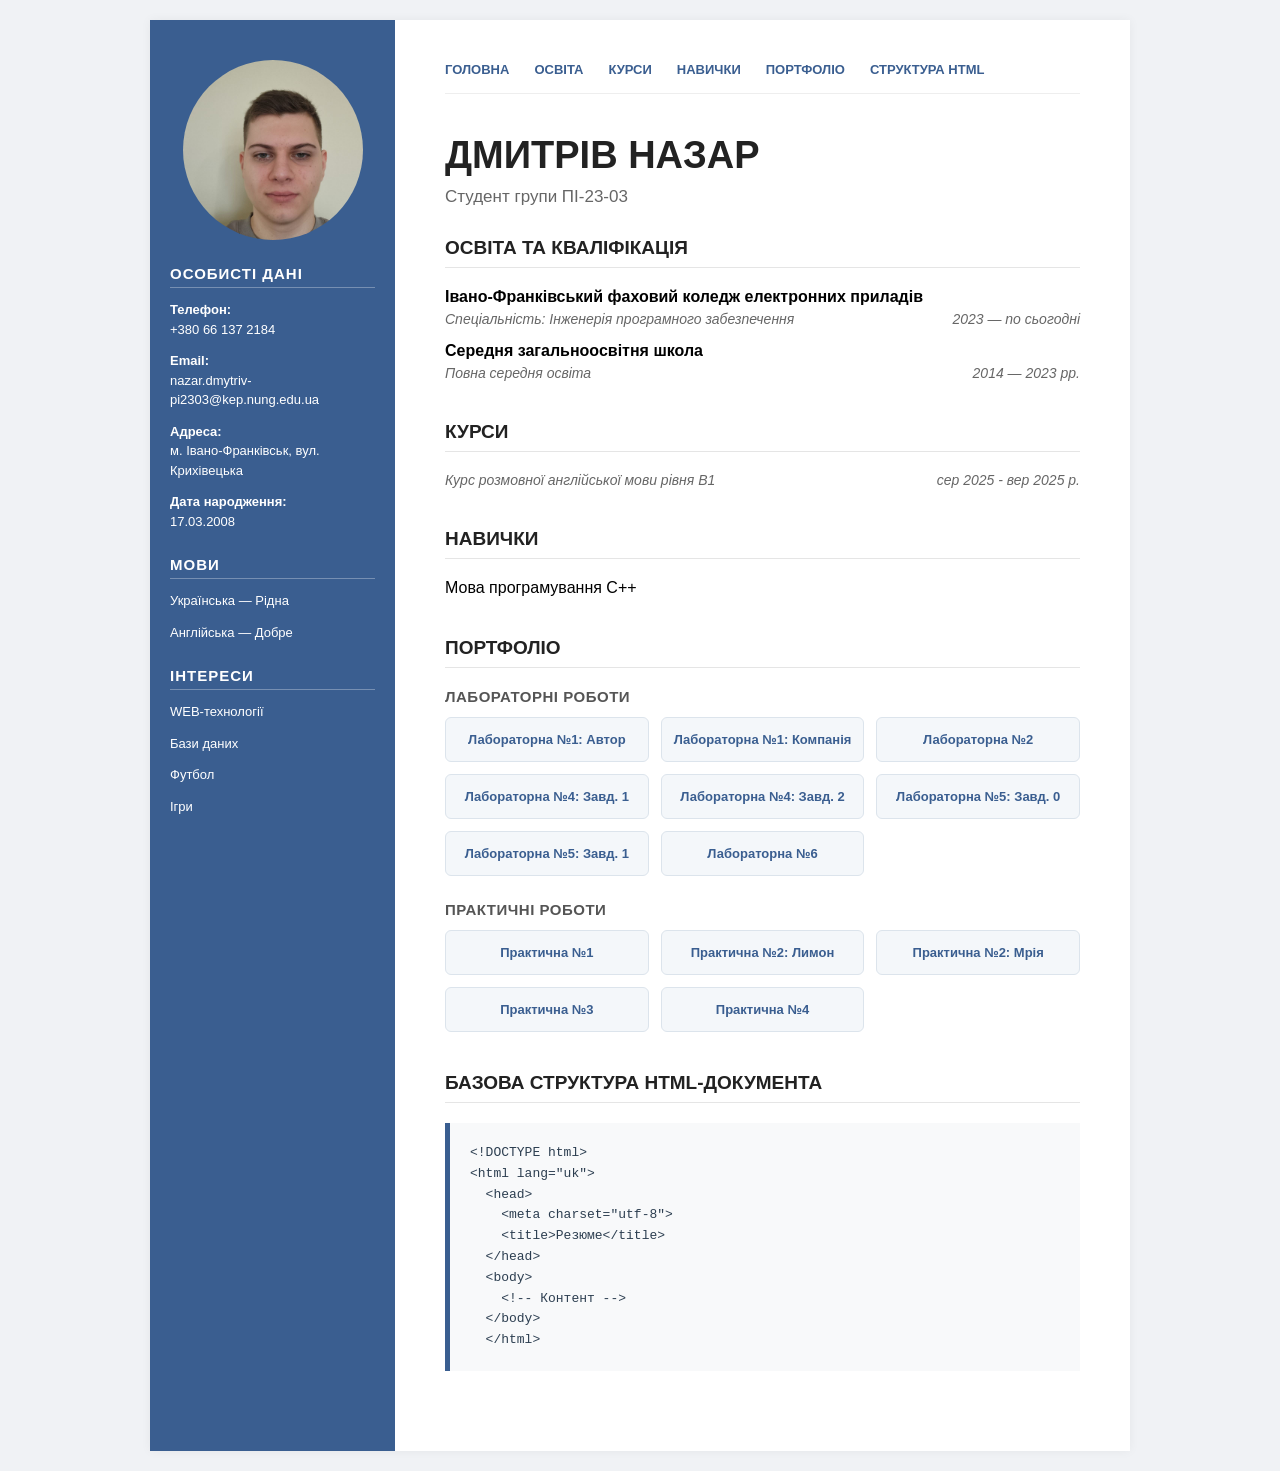
==== index.html @ 8d7a3f79 "Update index.html" ====
<!DOCTYPE html>
<html lang="uk">
<head>
    <meta charset="utf-8">
    <title>Резюме — Дмитрів Назар</title>
    <link rel="stylesheet" href="style.css">
</head>
<body>

    <div class="page-container">
        <aside class="left-side">
            <div class="avatar">
                <img src="my_photo.jpg" alt="photo" class="image">
            </div>

            <div class="sidebar-info">
                <h2>Особисті дані</h2>
                <div class="contact-item">
                    <strong>Телефон:</strong><br>
                    +380 66 137 2184
                </div>
                <div class="contact-item">
                    <strong>Email:</strong><br>
                    nazar.dmytriv-pi2303@kep.nung.edu.ua
                </div>
                <div class="contact-item">
                    <strong>Адреса:</strong><br>
                    м. Івано-Франківськ, вул. Крихівецька
                </div>
                <div class="contact-item">
                    <strong>Дата народження:</strong><br>
                    17.03.2008
                </div>

                <h2>Мови</h2>
                <ul class="side-list">
                    <li>Українська — Рідна</li>
                    <li>Англійська — Добре</li>
                </ul>

                <h2>Інтереси</h2>
                <ul class="side-list">
                    <li>WEB-технології</li>
                    <li>Бази даних</li>
                    <li>Футбол</li>
                    <li>Ігри</li>
                </ul>
            </div>
        </aside>

        <main class="right-side">
            <nav class="horizontal-menu">
                <ul>
                    <li><a href="#about">Головна</a></li>
                    <li><a href="#education">Освіта</a></li>
                    <li><a href="#courses">Курси</a></li>
                    <li><a href="#skills">Навички</a></li>
                    <li><a href="#portfolio">Портфоліо</a></li>
                    <li><a href="#html-structure">Структура HTML</a></li>
                </ul>
            </nav>

            <header class="main-header" id="about">
                <h1>Дмитрів Назар</h1>
                <p class="subtitle">Студент групи ПІ-23-03</p>
            </header>

            <section class="resume-section" id="education">
                <h2>Освіта та кваліфікація</h2>
                <ul class="no-bullets">
                    <li>
                        <strong>Івано-Франківський фаховий коледж електронних приладів</strong>
                        <div class="list-header italic-info">
                            <span>Спеціальність: Інженерія програмного забезпечення</span>
                            <span class="date">2023 — по сьогодні</span>
                        </div>
                    </li>
                    <li>
                        <strong>Середня загальноосвітня школа</strong>
                        <div class="list-header italic-info">
                            <span>Повна середня освіта</span>
                            <span class="date">2014 — 2023 рр.</span>
                        </div>
                    </li>
                </ul>
            </section>

            <section class="resume-section" id="courses">
                <h2>Курси</h2>
                <ul class="no-bullets">
                    <li>
                        <div class="list-header italic-info">
                            <span>Курс розмовної англійської мови рівня B1</span>
                            <span class="date">сер 2025 - вер 2025 р.</span>
                        </div>
                    </li>
                </ul>
            </section>

            <section class="resume-section" id="skills">
                <h2>Навички</h2>
                <ul class="no-bullets">
                    <li>Мова програмування C++</li>
                </ul>
            </section>

<section class="resume-section" id="portfolio">
    <h2>Портфоліо</h2>
    
    <div class="portfolio-block">
        <h3>Лабораторні роботи</h3>
        <div class="portfolio-grid">
            <a href="./Lr1_Author/" target="_blank" class="portfolio-btn">Лабораторна №1: Автор</a>
            <a href="./Lr1_Company/" target="_blank" class="portfolio-btn">Лабораторна №1: Компанія</a>
            <a href="./Lr2/" target="_blank" class="portfolio-btn">Лабораторна №2</a>
            <a href="./Lr4/task1.html" target="_blank" class="portfolio-btn">Лабораторна №4: Завд. 1</a>
            <a href="./Lr4/task2.html" target="_blank" class="portfolio-btn">Лабораторна №4: Завд. 2</a>
            <a href="./Lr5_task_0/index.html" target="_blank" class="portfolio-btn">Лабораторна №5: Завд. 0</a>
            <a href="./Lr5_task_1/index.html" target="_blank" class="portfolio-btn">Лабораторна №5: Завд. 1</a>
            <a href="./Lr6/index.html" target="_blank" class="portfolio-btn">Лабораторна №6</a>
        </div>
    </div>
    
    <div class="portfolio-block">
        <h3>Практичні роботи</h3>
        <div class="portfolio-grid">
            <a href="./Pr_1/" target="_blank" class="portfolio-btn">Практична №1</a>
            <a href="./Pr2_lemon/" target="_blank" class="portfolio-btn">Практична №2: Лимон</a>
            <a href="./Pr2_mriya/cossacs.html" target="_blank" class="portfolio-btn">Практична №2: Мрія</a>
            <a href="./Pr3/index.html" target="_blank" class="portfolio-btn">Практична №3</a>
            <a href="./Pr4/index.html" target="_blank" class="portfolio-btn">Практична №4</a>       
        </div>
    </div>
</section>

            <section class="resume-section" id="html-structure">
                <h2>Базова структура HTML-документа</h2>
                <div class="code-box">
                    &lt;!DOCTYPE html&gt;<br>
                    &lt;html lang="uk"&gt;<br>
                    &nbsp;&nbsp;&lt;head&gt;<br>
                    &nbsp;&nbsp;&nbsp;&nbsp;&lt;meta charset="utf-8"&gt;<br>
                    &nbsp;&nbsp;&nbsp;&nbsp;&lt;title&gt;Резюме&lt;/title&gt;<br>
                    &nbsp;&nbsp;&lt;/head&gt;<br>
                    &nbsp;&nbsp;&lt;body&gt;<br>
                    &nbsp;&nbsp;&nbsp;&nbsp;&lt;!-- Контент --&gt;<br>
                    &nbsp;&nbsp;&lt;/body&gt;<br>
                    &nbsp;&nbsp;&lt;/html&gt;
                </div>
            </section>
        </main>
    </div>

</body>
</html>
---- style.css ----
* {
    margin: 0;
    padding: 0;
    box-sizing: border-box;
}

body {
    background-color: #f0f2f5;
    font-family: 'Segoe UI', Arial, sans-serif;
}

.page-container {
    max-width: 980px;
    margin: 20px auto;
    background-color: white;
    display: flex;
    min-height: 100vh;
    box-shadow: 0 0 10px rgba(0,0,0,0.05);
}

aside.left-side, main.right-side {
    display: block;
}

.left-side {
    width: 25%;
    background-color: #3a5e90;
    color: white;
    padding: 40px 20px;
}

.avatar {
    width: 100%;
    max-width: 180px;
    height: auto;
    aspect-ratio: 1 / 1;
    overflow: hidden;
    border-radius: 50%;
    margin: 0 auto 20px;
}

.image {
    display: block;
    width: 100%;
    height: 100%;
    object-fit: cover;
}

.left-side h2 {
    font-size: 15px;
    text-transform: uppercase;
    border-bottom: 1px solid rgba(255, 255, 255, 0.3);
    margin: 25px 0 12px;
    padding-bottom: 5px;
    letter-spacing: 1px;
}

.contact-item, .side-list li {
    font-size: 13px;
    margin-bottom: 12px;
    line-height: 1.5;
    word-wrap: break-word;
}

.side-list {
    list-style: none;
}

.right-side {
    width: 75%;
    padding: 40px 50px;
}

.horizontal-menu {
    margin-bottom: 40px;
    border-bottom: 1px solid #eee;
    padding-bottom: 15px;
}

.horizontal-menu ul {
    display: flex;
    list-style: none;
    gap: 25px;
}

.horizontal-menu a {
    text-decoration: none;
    color: #3a5e90;
    font-weight: 600;
    font-size: 13px;
    text-transform: uppercase;
    transition: 0.3s;
}

.horizontal-menu a:hover {
    color: #000;
}

.main-header h1 {
    font-size: 38px;
    color: #222;
    text-transform: uppercase;
    margin-bottom: 10px;
}

.subtitle {
    font-size: 17px;
    color: #666;
    margin-bottom: 30px;
}

.resume-section {
    margin-bottom: 40px;
}

.resume-section h2 {
    font-size: 19px;
    color: #222;
    text-transform: uppercase;
    border-bottom: 1px solid rgba(0, 0, 0, 0.1);
    padding-bottom: 8px;
    margin-bottom: 20px;
}

.no-bullets {
    list-style: none;
}

.no-bullets > li {
    margin-bottom: 15px;
}

.list-header {
    display: flex;
    justify-content: space-between;
    margin-top: 5px;
}

.italic-info, .date {
    font-style: italic;
    color: #666;
    font-size: 14px;
}

.portfolio-block {
    margin-bottom: 25px;
}

.portfolio-block h3 {
    font-size: 15px;
    color: #555;
    text-transform: uppercase;
    margin-bottom: 12px;
    letter-spacing: 0.5px;
}

.portfolio-grid {
    display: grid;
    grid-template-columns: repeat(auto-fill, minmax(200px, 1fr));
    gap: 12px;
}

.portfolio-btn {
    display: flex;
    align-items: center;
    justify-content: center;
    text-align: center;
    text-decoration: none;
    background-color: #f4f7fa;
    color: #3a5e90;
    padding: 14px 10px;
    font-size: 13px;
    font-weight: 600;
    border: 1px solid #dce4ec;
    border-radius: 6px;
    transition: all 0.25s ease-in-out;
}

.portfolio-btn:hover {
    background-color: #3a5e90;
    color: white;
    border-color: #3a5e90;
    transform: translateY(-2px);
    box-shadow: 0 4px 8px rgba(58, 94, 144, 0.15);
}

.code-box {
    background-color: #f8f9fa;
    padding: 20px;
    border-left: 5px solid #3a5e90;
    font-family: 'Consolas', monospace;
    font-size: 13px;
    line-height: 1.6;
    color: #2c3e50;
    margin-top: 10px;
}
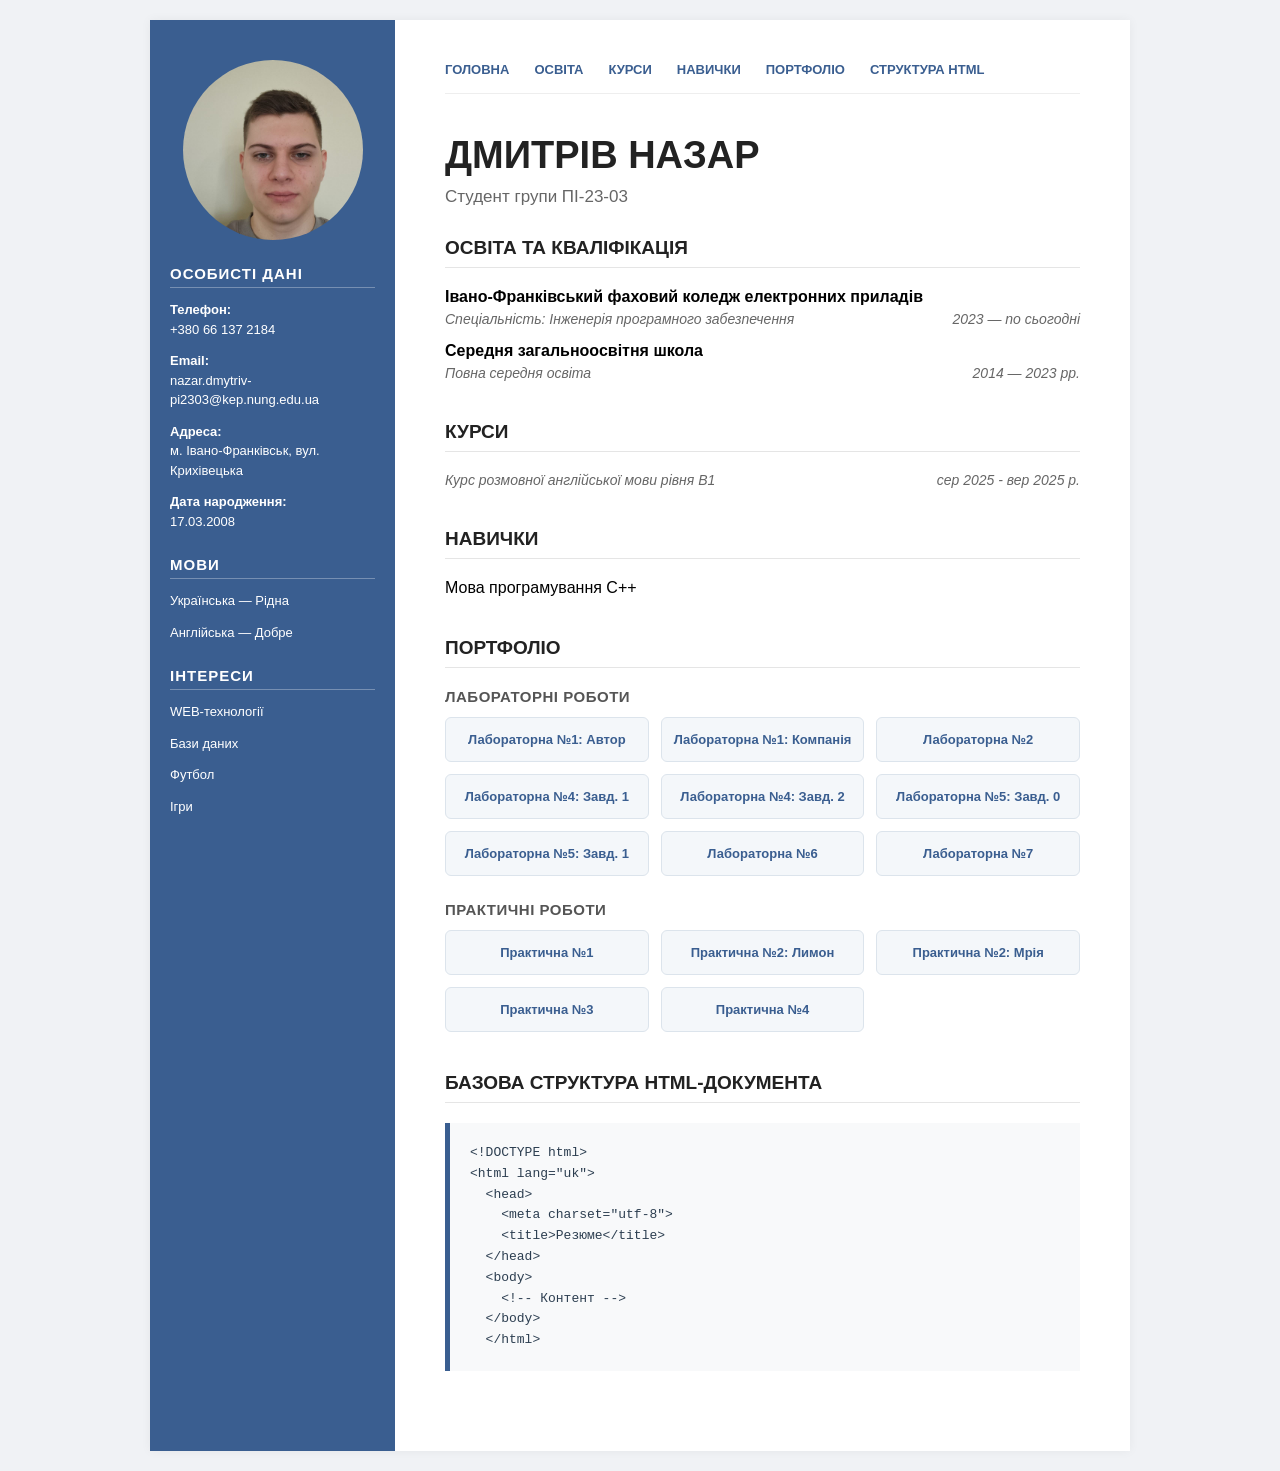
==== commit b0880dd3: "Update index.html" ====
--- a/index.html
+++ b/index.html
@@ -118,6 +118,7 @@
             <a href="./Lr5_task_0/index.html" target="_blank" class="portfolio-btn">Лабораторна №5: Завд. 0</a>
             <a href="./Lr5_task_1/index.html" target="_blank" class="portfolio-btn">Лабораторна №5: Завд. 1</a>
             <a href="./Lr6/index.html" target="_blank" class="portfolio-btn">Лабораторна №6</a>
+            <a href="./Lr7/index.html" target="_blank" class="portfolio-btn">Лабораторна №7</a>
         </div>
     </div>
     
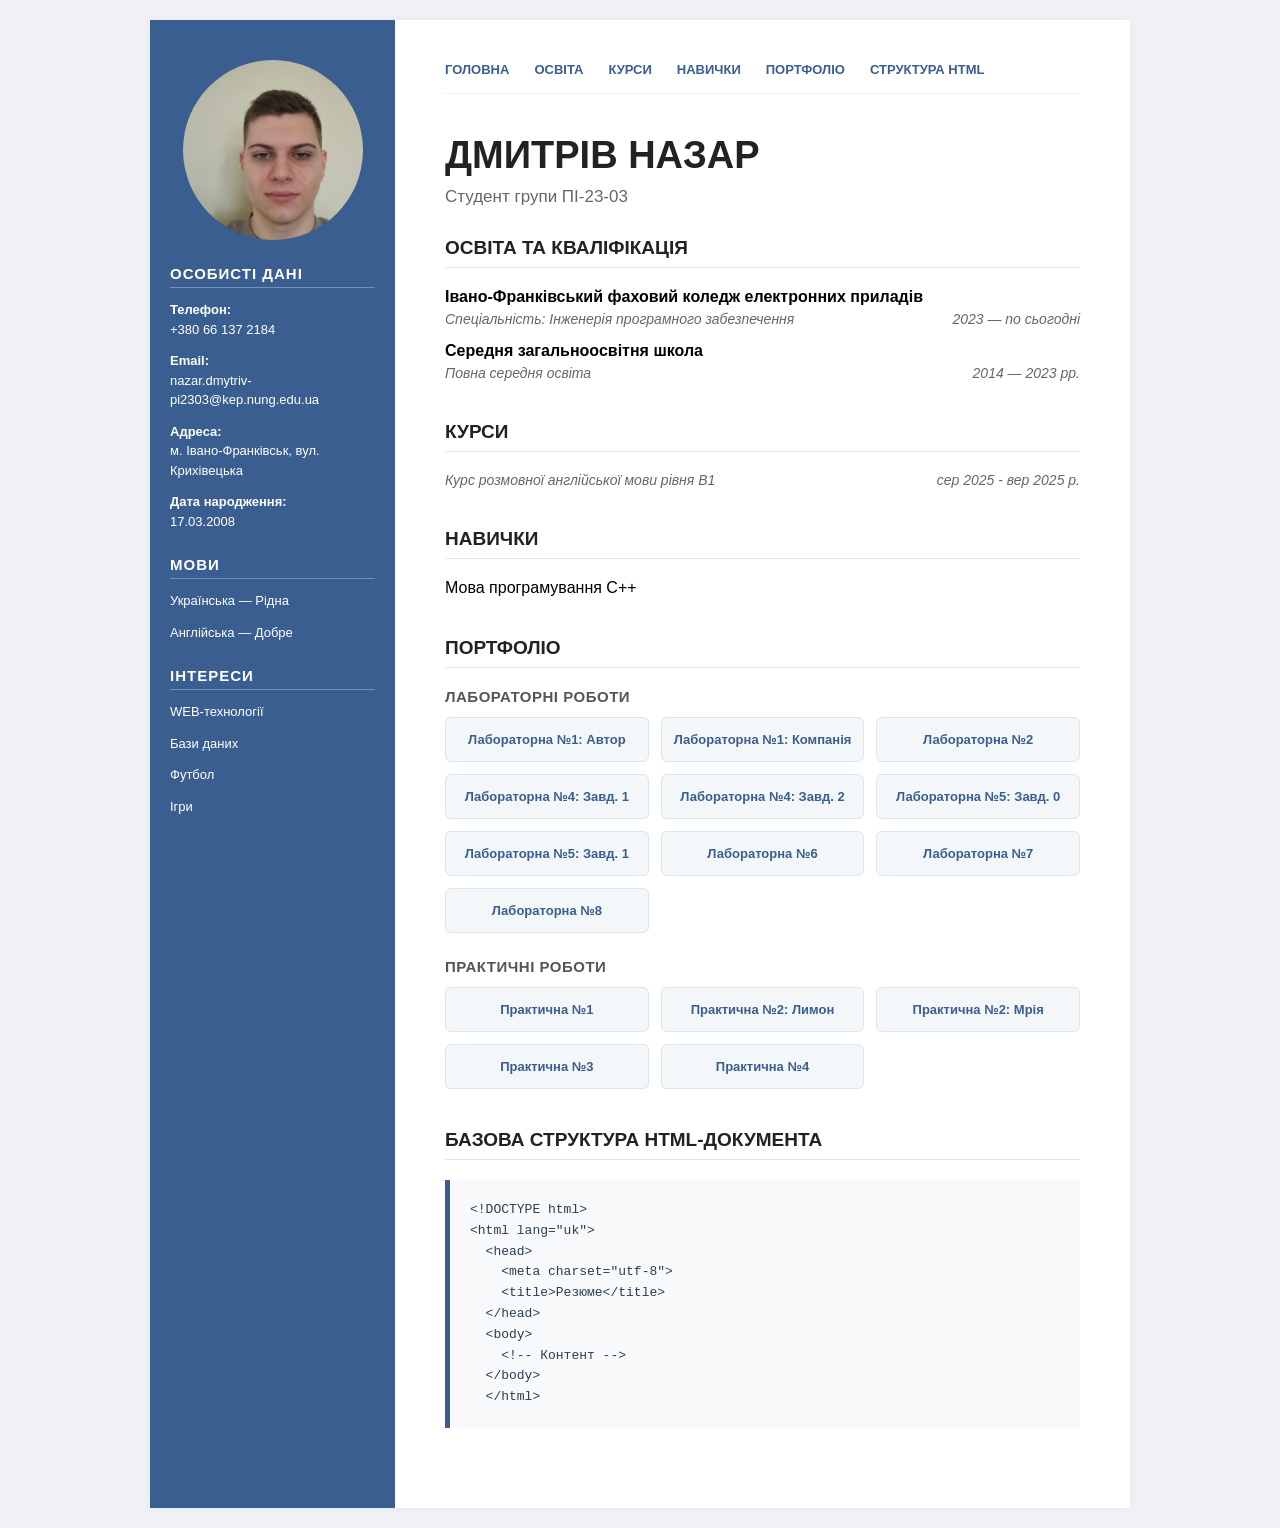
==== commit e98b1881: "Update index.html" ====
--- a/index.html
+++ b/index.html
@@ -119,6 +119,7 @@
             <a href="./Lr5_task_1/index.html" target="_blank" class="portfolio-btn">Лабораторна №5: Завд. 1</a>
             <a href="./Lr6/index.html" target="_blank" class="portfolio-btn">Лабораторна №6</a>
             <a href="./Lr7/index.html" target="_blank" class="portfolio-btn">Лабораторна №7</a>
+            <a href="./Lr8/index.html" target="_blank" class="portfolio-btn">Лабораторна №8</a>
         </div>
     </div>
     
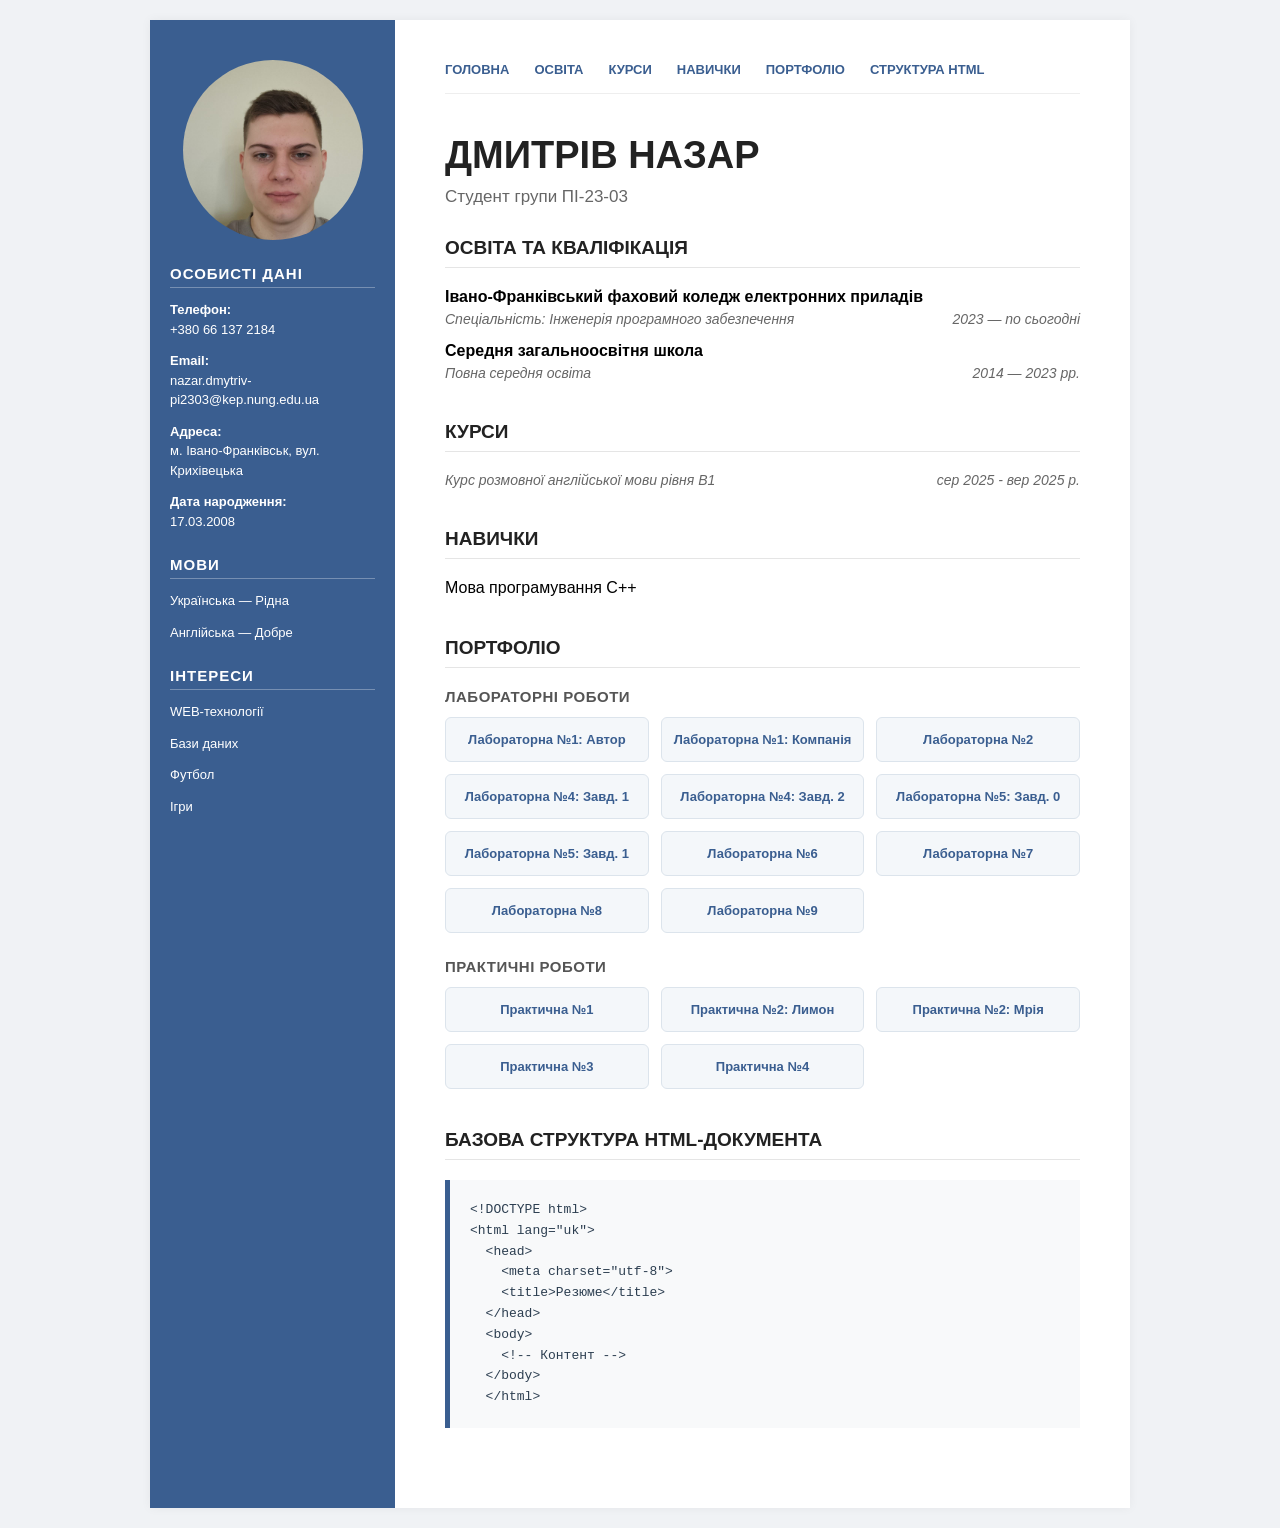
==== commit 80ecc3e6: "Update index.html" ====
--- a/index.html
+++ b/index.html
@@ -120,6 +120,7 @@
             <a href="./Lr6/index.html" target="_blank" class="portfolio-btn">Лабораторна №6</a>
             <a href="./Lr7/index.html" target="_blank" class="portfolio-btn">Лабораторна №7</a>
             <a href="./Lr8/index.html" target="_blank" class="portfolio-btn">Лабораторна №8</a>
+            <a href="./Lr9/index.html" target="_blank" class="portfolio-btn">Лабораторна №9</a>
         </div>
     </div>
     
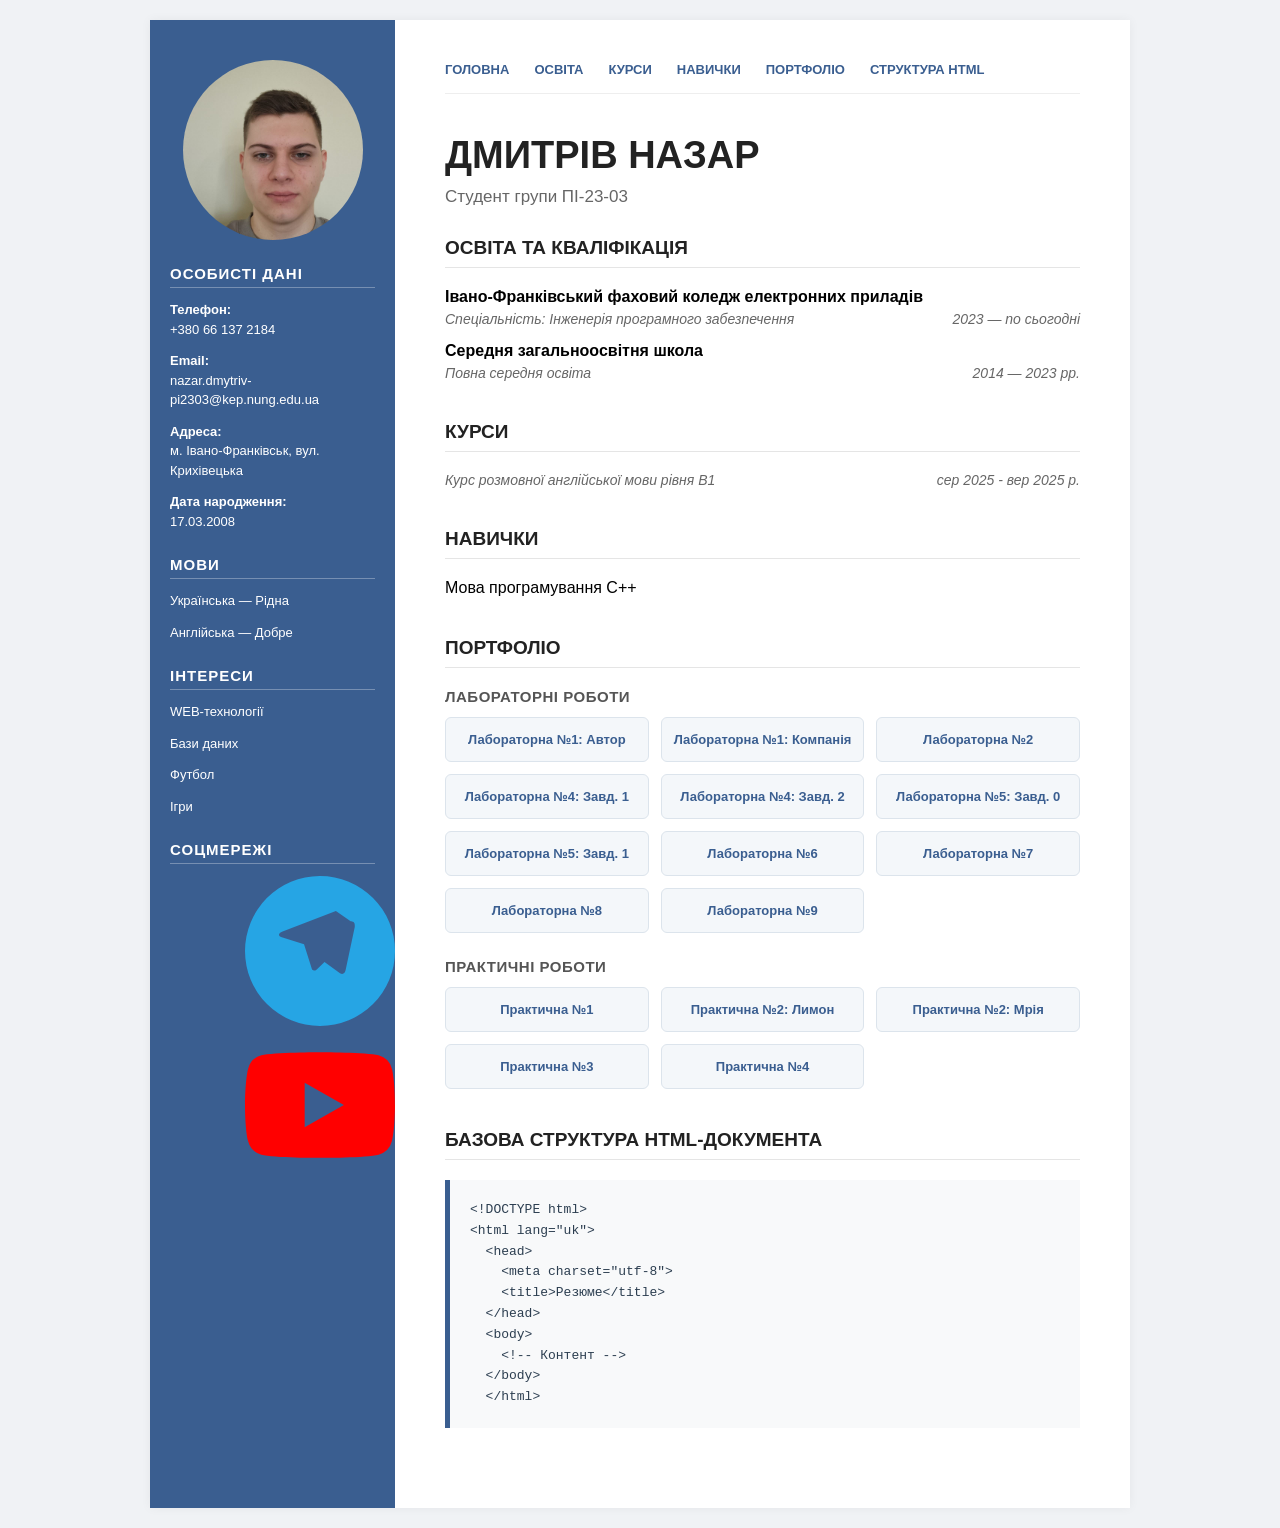
==== commit 7a5a019d: "Update index.html" ====
--- a/index.html
+++ b/index.html
@@ -6,6 +6,17 @@
     <link rel="stylesheet" href="style.css">
 </head>
 <body>
+
+<svg style="display: none;">
+  <symbol id="icon-telegram" viewBox="0 0 24 24">
+    <path fill="#26a5e4" d="M11.944 0A12 12 0 0 0 0 12a12 12 0 0 0 12 12a12 12 0 0 0 12-12A12 12 0 0 0 12 0a12 12 0 0 0-.056 0zm4.962 7.224c.1-.002.321.023.465.14a.506.506 0 0 1 .171.325c.016.093.036.306.02.472l-1.471 6.93c-.126.545-.443.68-.894.484l-2.473-1.822l-1.194 1.15c-.13.126-.239.23-.437.23a.47.47 0 0 1-.365-.183l-1.282-4.045l-3.559-1.112c-.62-.194-.616-.622.126-.912l8.528-3.29z"/>
+  </symbol>
+  
+  <symbol id="icon-youtube" viewBox="0 0 24 24">
+    <path fill="#ff0000" d="M23.498 6.186a3.016 3.016 0 0 0-2.122-2.136C19.505 3.545 12 3.545 12 3.545s-7.505 0-9.377.505A3.017 3.017 0 0 0 .502 6.186C0 8.07 0 12 0 12s0 3.93.502 5.814a3.016 3.016 0 0 0 2.122 2.136c1.871.505 9.376.505 9.376.505s7.505 0 9.377-.505a3.015 3.015 0 0 0 2.122-2.136C24 15.93 24 12 24 12s0-3.93-.502-5.814zM9.545 15.568V8.432L15.818 12l-6.273 3.568z"/>
+  </symbol>
+</svg>
+
 
     <div class="page-container">
         <aside class="left-side">
@@ -45,7 +56,18 @@
                     <li>Футбол</li>
                     <li>Ігри</li>
                 </ul>
-            </div>
+
+                <h2>Соцмережі</h2>
+                <div class="social-links">
+                    <a href="https://t.me/Koyka0876" target="_blank" aria-label="Telegram">
+                        <svg class="social-icon"><use xlink:href="#icon-telegram"></use></svg>
+                    </a>
+                    <a href="http://www.youtube.com/@%D0%9D%D0%B0%D0%B7%D0%B0%D1%80%D0%94%D0%BC%D0%B8%D1%82%D1%80%D1%96%D0%B2-%D1%8D2%D0%BA" target="_blank" aria-label="YouTube">
+                        <svg class="social-icon"><use xlink:href="#icon-youtube"></use></svg>
+                    </a>
+                </div>
+
+        </div>
         </aside>
 
         <main class="right-side">
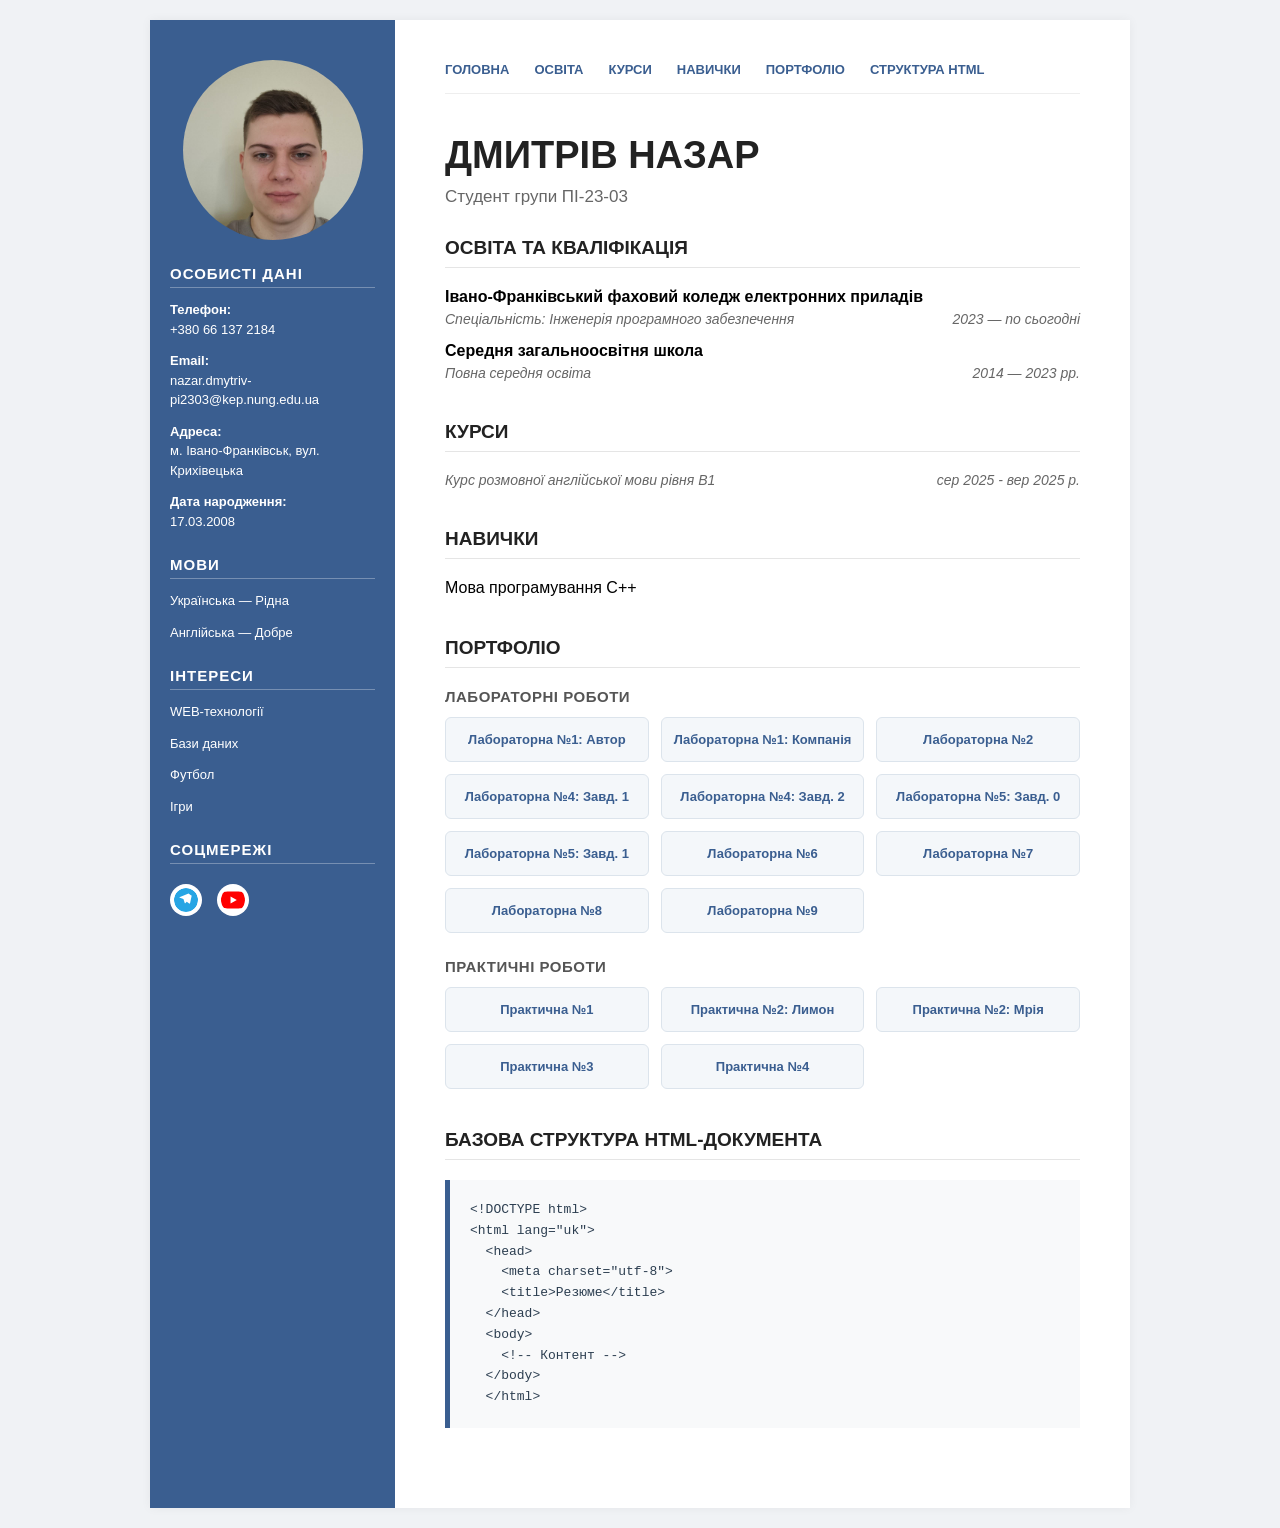
==== commit 1ea38f4b: "Update index.html" ====
--- a/index.html
+++ b/index.html
@@ -8,13 +8,8 @@
 <body>
 
 <svg style="display: none;">
-  <symbol id="icon-telegram" viewBox="0 0 24 24">
-    <path fill="#26a5e4" d="M11.944 0A12 12 0 0 0 0 12a12 12 0 0 0 12 12a12 12 0 0 0 12-12A12 12 0 0 0 12 0a12 12 0 0 0-.056 0zm4.962 7.224c.1-.002.321.023.465.14a.506.506 0 0 1 .171.325c.016.093.036.306.02.472l-1.471 6.93c-.126.545-.443.68-.894.484l-2.473-1.822l-1.194 1.15c-.13.126-.239.23-.437.23a.47.47 0 0 1-.365-.183l-1.282-4.045l-3.559-1.112c-.62-.194-.616-.622.126-.912l8.528-3.29z"/>
-  </symbol>
-  
-  <symbol id="icon-youtube" viewBox="0 0 24 24">
-    <path fill="#ff0000" d="M23.498 6.186a3.016 3.016 0 0 0-2.122-2.136C19.505 3.545 12 3.545 12 3.545s-7.505 0-9.377.505A3.017 3.017 0 0 0 .502 6.186C0 8.07 0 12 0 12s0 3.93.502 5.814a3.016 3.016 0 0 0 2.122 2.136c1.871.505 9.376.505 9.376.505s7.505 0 9.377-.505a3.015 3.015 0 0 0 2.122-2.136C24 15.93 24 12 24 12s0-3.93-.502-5.814zM9.545 15.568V8.432L15.818 12l-6.273 3.568z"/>
-  </symbol>
+  <symbol id="icon-telegram" viewBox="0 0 24 24"><path fill="#26a5e4" d="M11.944 0A12 12 0 0 0 0 12a12 12 0 0 0 12 12a12 12 0 0 0 12-12A12 12 0 0 0 12 0a12 12 0 0 0-.056 0zm4.962 7.224c.1-.002.321.023.465.14a.506.506 0 0 1 .171.325c.016.093.036.306.02.472l-1.471 6.93c-.126.545-.443.68-.894.484l-2.473-1.822l-1.194 1.15c-.13.126-.239.23-.437.23a.47.47 0 0 1-.365-.183l-1.282-4.045l-3.559-1.112c-.62-.194-.616-.622.126-.912l8.528-3.29z"/></symbol>
+  <symbol id="icon-youtube" viewBox="0 0 24 24"><path fill="#ff0000" d="M23.498 6.186a3.016 3.016 0 0 0-2.122-2.136C19.505 3.545 12 3.545 12 3.545s-7.505 0-9.377.505A3.017 3.017 0 0 0 .502 6.186C0 8.07 0 12 0 12s0 3.93.502 5.814a3.016 3.016 0 0 0 2.122 2.136c1.871.505 9.376.505 9.376.505s7.505 0 9.377-.505a3.015 3.015 0 0 0 2.122-2.136C24 15.93 24 12 24 12s0-3.93-.502-5.814zM9.545 15.568V8.432L15.818 12l-6.273 3.568z"/></symbol>
 </svg>
 
 
@@ -58,14 +53,10 @@
                 </ul>
 
                 <h2>Соцмережі</h2>
-                <div class="social-links">
-                    <a href="https://t.me/Koyka0876" target="_blank" aria-label="Telegram">
-                        <svg class="social-icon"><use xlink:href="#icon-telegram"></use></svg>
-                    </a>
-                    <a href="http://www.youtube.com/@%D0%9D%D0%B0%D0%B7%D0%B0%D1%80%D0%94%D0%BC%D0%B8%D1%82%D1%80%D1%96%D0%B2-%D1%8D2%D0%BA" target="_blank" aria-label="YouTube">
-                        <svg class="social-icon"><use xlink:href="#icon-youtube"></use></svg>
-                    </a>
-                </div>
+<div class="social-links">
+    <a href="https://t.me/Koyka0876" target="_blank" aria-label="Telegram"><svg class="social-icon"><use xlink:href="#icon-telegram"></use></svg></a>
+    <a href="http://www.youtube.com/..." target="_blank" aria-label="YouTube"><svg class="social-icon"><use xlink:href="#icon-youtube"></use></svg></a>
+</div>
 
         </div>
         </aside>
--- a/style.css
+++ b/style.css
@@ -194,3 +194,36 @@
     color: #2c3e50;
     margin-top: 10px;
 }
+
+.social-links {
+    margin-top: 20px;
+    display: flex;
+    gap: 15px;
+}
+
+.social-icon {
+    width: 32px;
+    height: 32px;
+    transition: transform 0.2s ease;
+    background-color: white;
+    border-radius: 50%;
+    padding: 4px;
+    display: block;
+}
+
+.social-icon:hover {
+    transform: scale(1.15);
+}
+
+.icon-telegram {
+    fill: #26a5e4;
+}
+
+.icon-youtube {
+    fill: #ff0000;
+}
+
+.social-icon:hover {
+    transform: scale(1.2);
+    opacity: 0.8;
+}
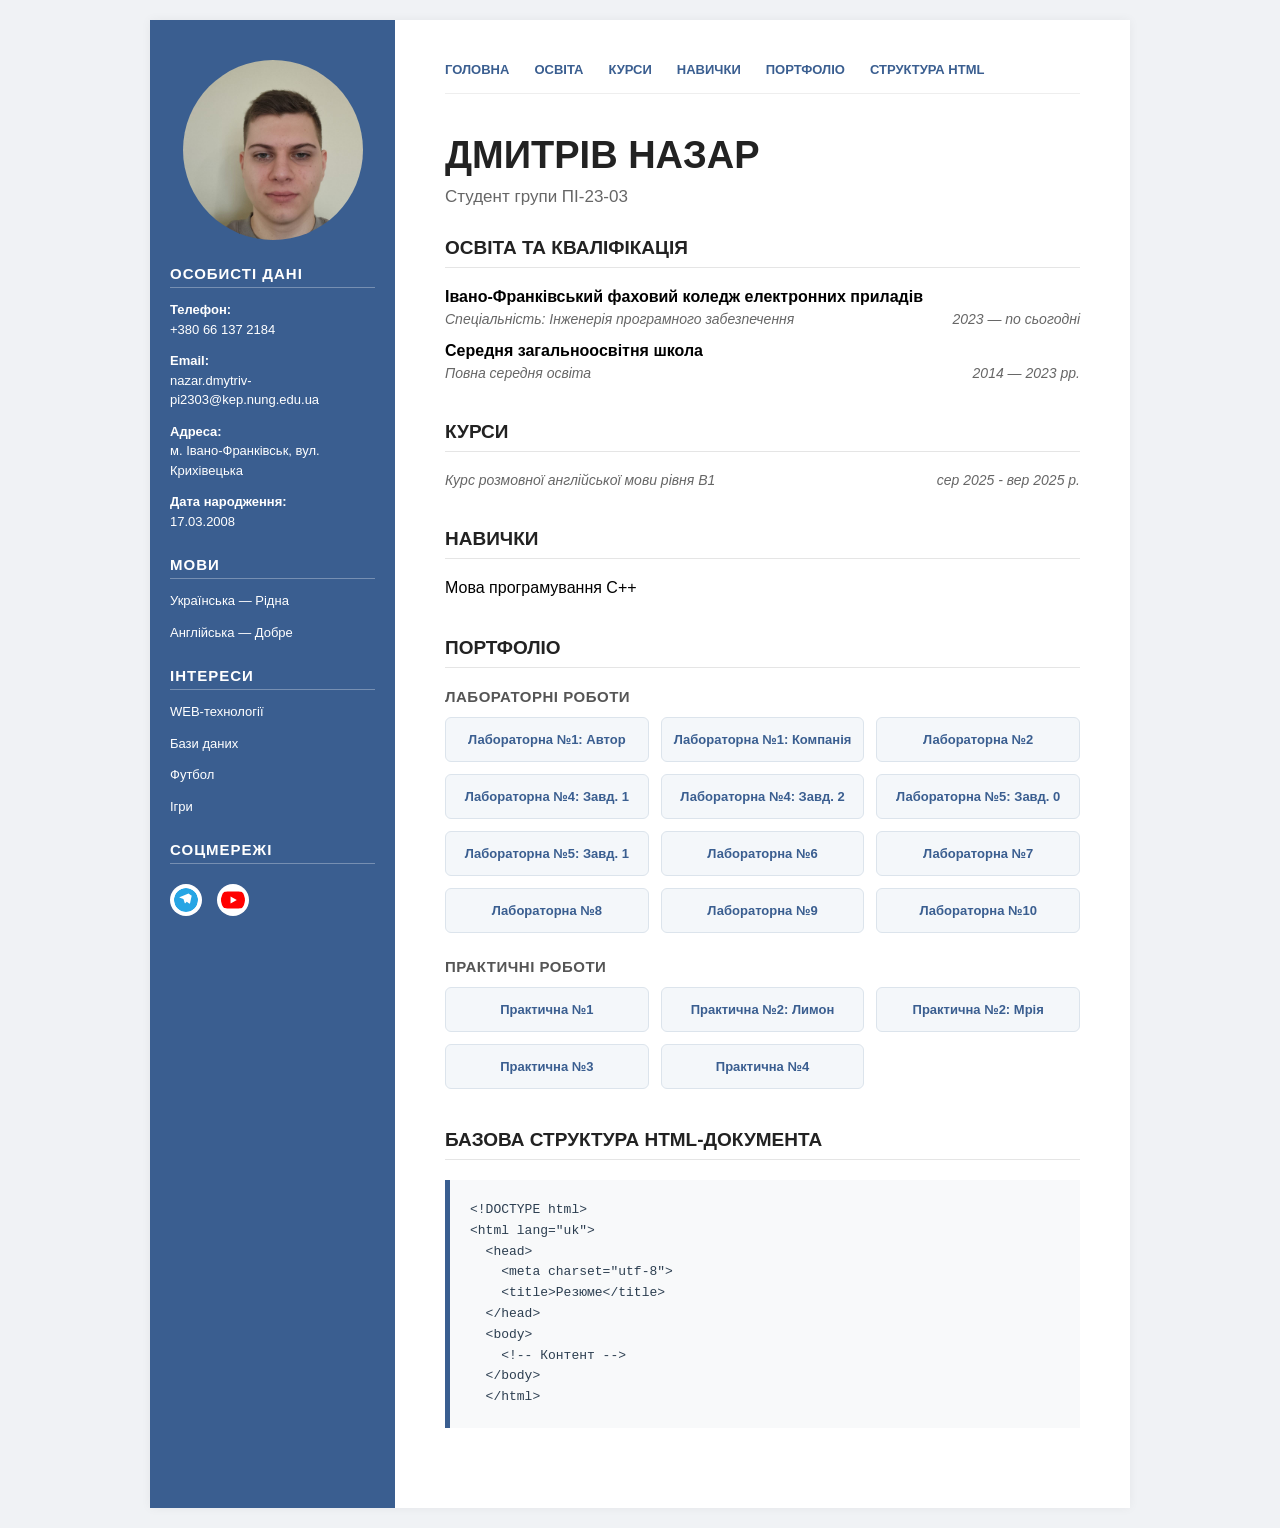
==== commit c18b726b: "Update index.html" ====
--- a/index.html
+++ b/index.html
@@ -134,6 +134,7 @@
             <a href="./Lr7/index.html" target="_blank" class="portfolio-btn">Лабораторна №7</a>
             <a href="./Lr8/index.html" target="_blank" class="portfolio-btn">Лабораторна №8</a>
             <a href="./Lr9/index.html" target="_blank" class="portfolio-btn">Лабораторна №9</a>
+            <a href="./Lr10/index.html" target="_blank" class="portfolio-btn">Лабораторна №10</a>
         </div>
     </div>
     
--- a/style.css
+++ b/style.css
@@ -201,18 +201,27 @@
     gap: 15px;
 }
 
+.social-links a {
+    display: flex;
+    align-items: center;
+    justify-content: center;
+    text-decoration: none;
+}
+
 .social-icon {
     width: 32px;
     height: 32px;
-    transition: transform 0.2s ease;
     background-color: white;
     border-radius: 50%;
     padding: 4px;
     display: block;
-}
-
+    transition: transform 0.2s ease, opacity 0.2s ease;
+}
+
+/* Очищений ховер (без дублів) */
 .social-icon:hover {
     transform: scale(1.15);
+    opacity: 0.8;
 }
 
 .icon-telegram {
@@ -223,7 +232,3 @@
     fill: #ff0000;
 }
 
-.social-icon:hover {
-    transform: scale(1.2);
-    opacity: 0.8;
-}
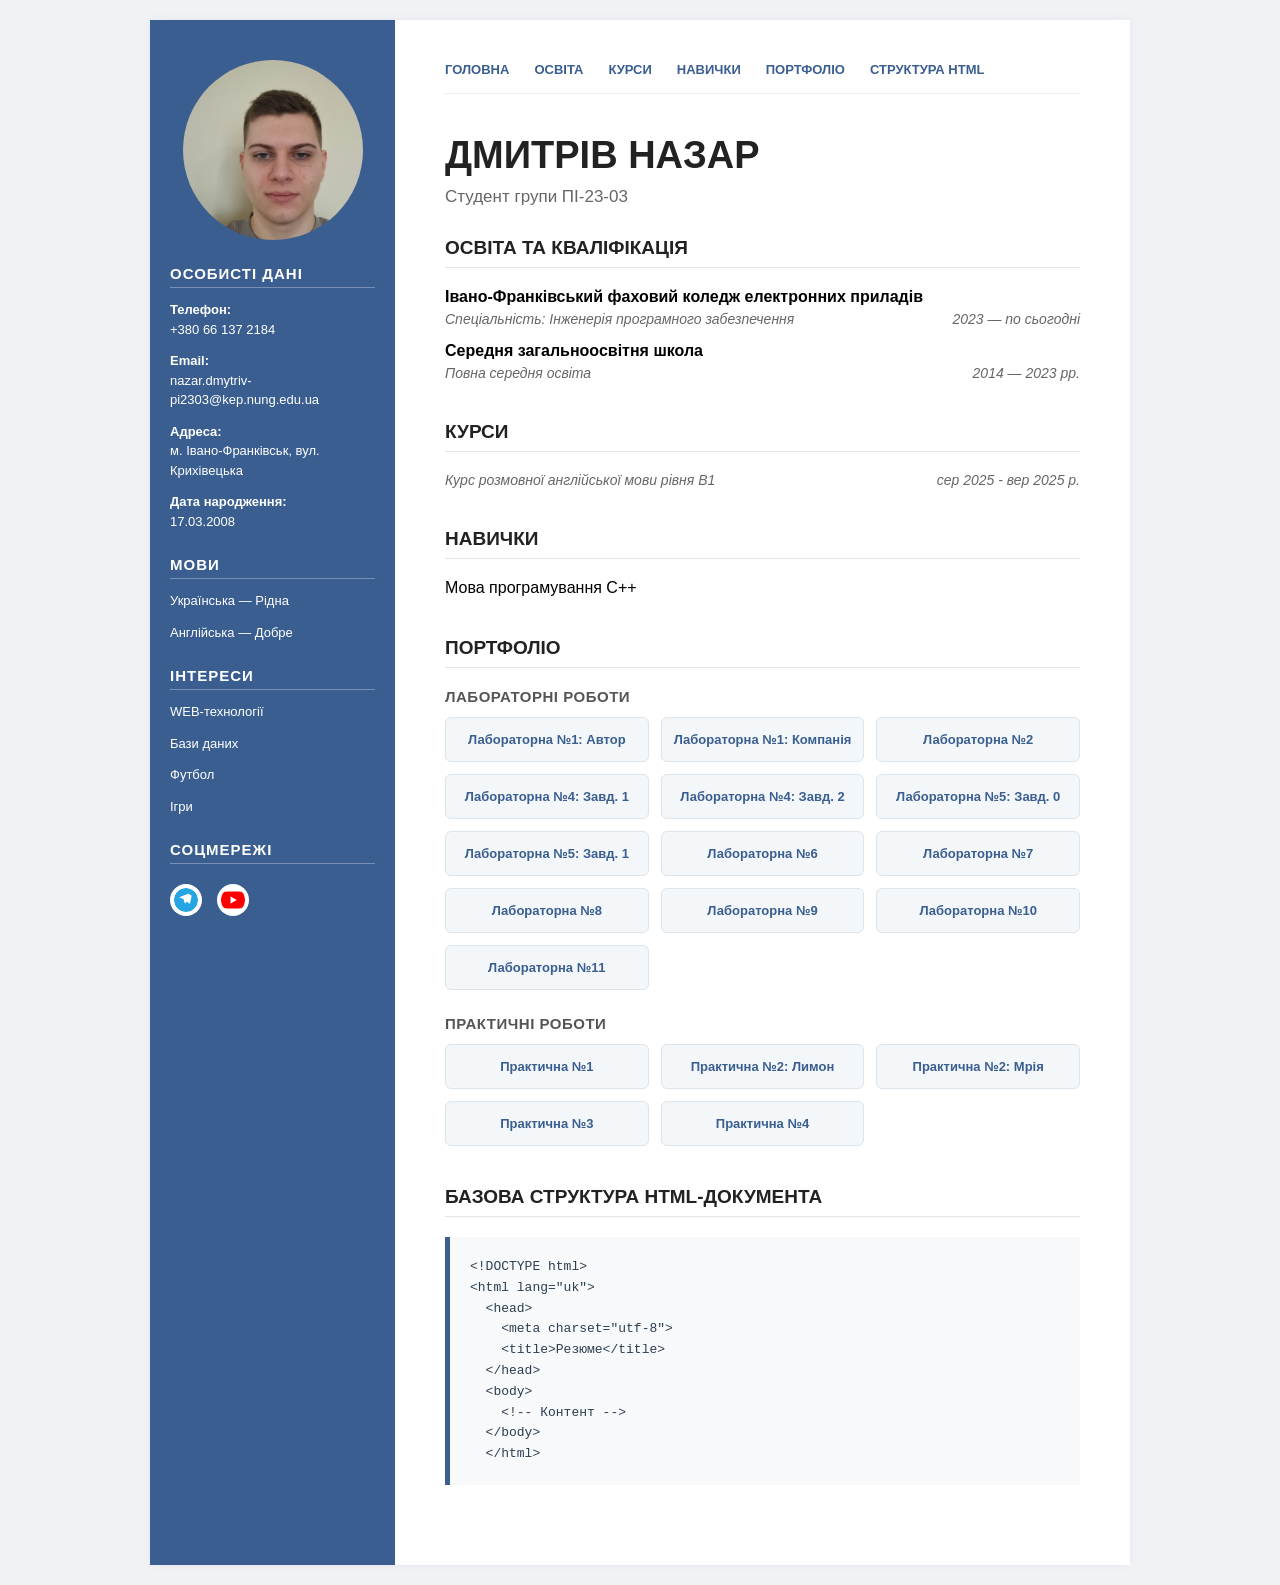
==== commit 154150e5: "Update index.html" ====
--- a/index.html
+++ b/index.html
@@ -135,6 +135,7 @@
             <a href="./Lr8/index.html" target="_blank" class="portfolio-btn">Лабораторна №8</a>
             <a href="./Lr9/index.html" target="_blank" class="portfolio-btn">Лабораторна №9</a>
             <a href="./Lr10/index.html" target="_blank" class="portfolio-btn">Лабораторна №10</a>
+            <a href="./Lr11/index.html" target="_blank" class="portfolio-btn">Лабораторна №11</a>
         </div>
     </div>
     
